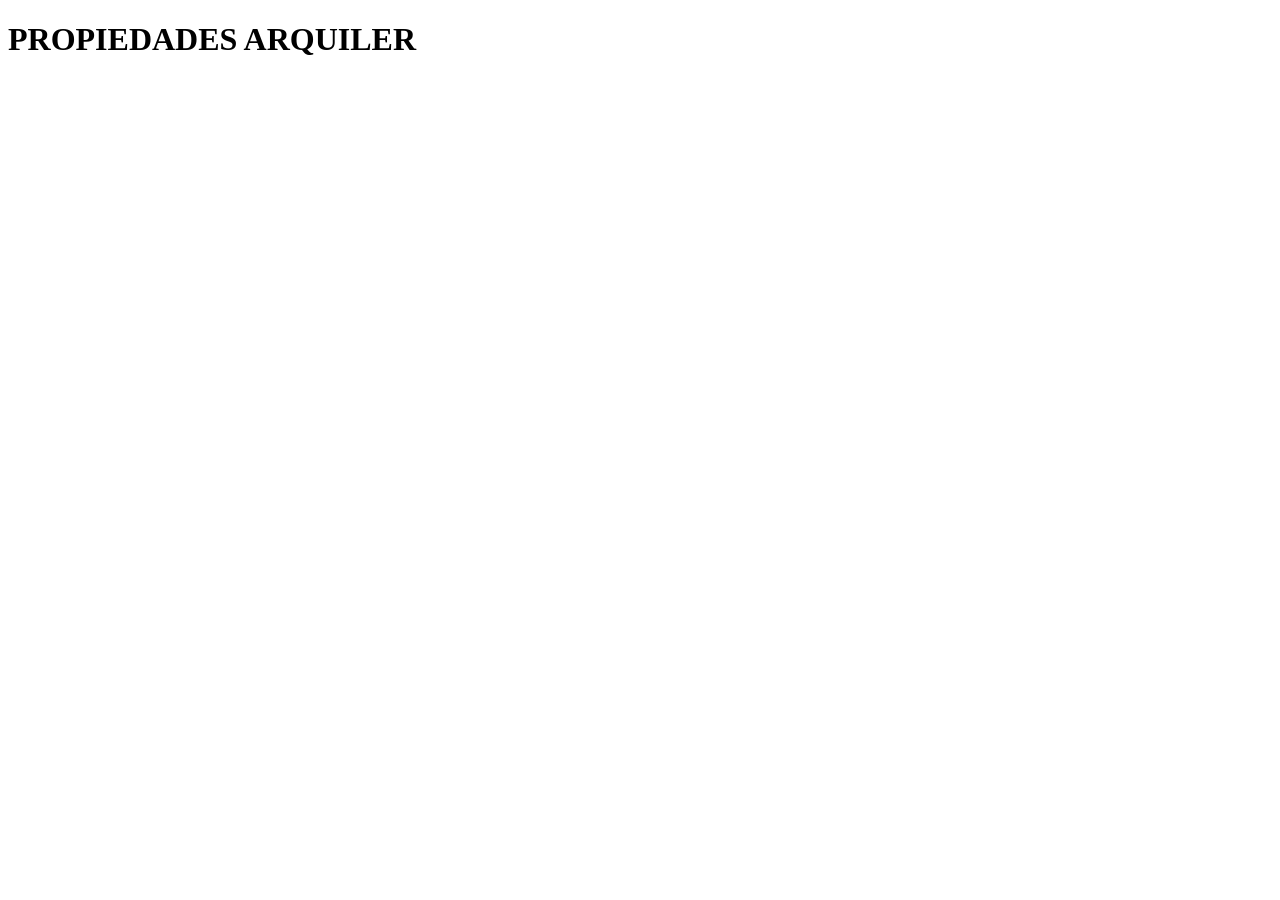
==== propiedadesArquiler.html @ 5d4ce1a7 "1. proyecto inmobiliaria - arreglos-objetos" ====
<!DOCTYPE html>
<html lang="en">
<head>
    <meta charset="UTF-8">
    <meta name="viewport" content="width=device-width, initial-scale=1.0">
    <title>PROPIEDADES ARQUILER</title>
</head>
<body>

    <h1>PROPIEDADES ARQUILER</h1>

</body>
</html>
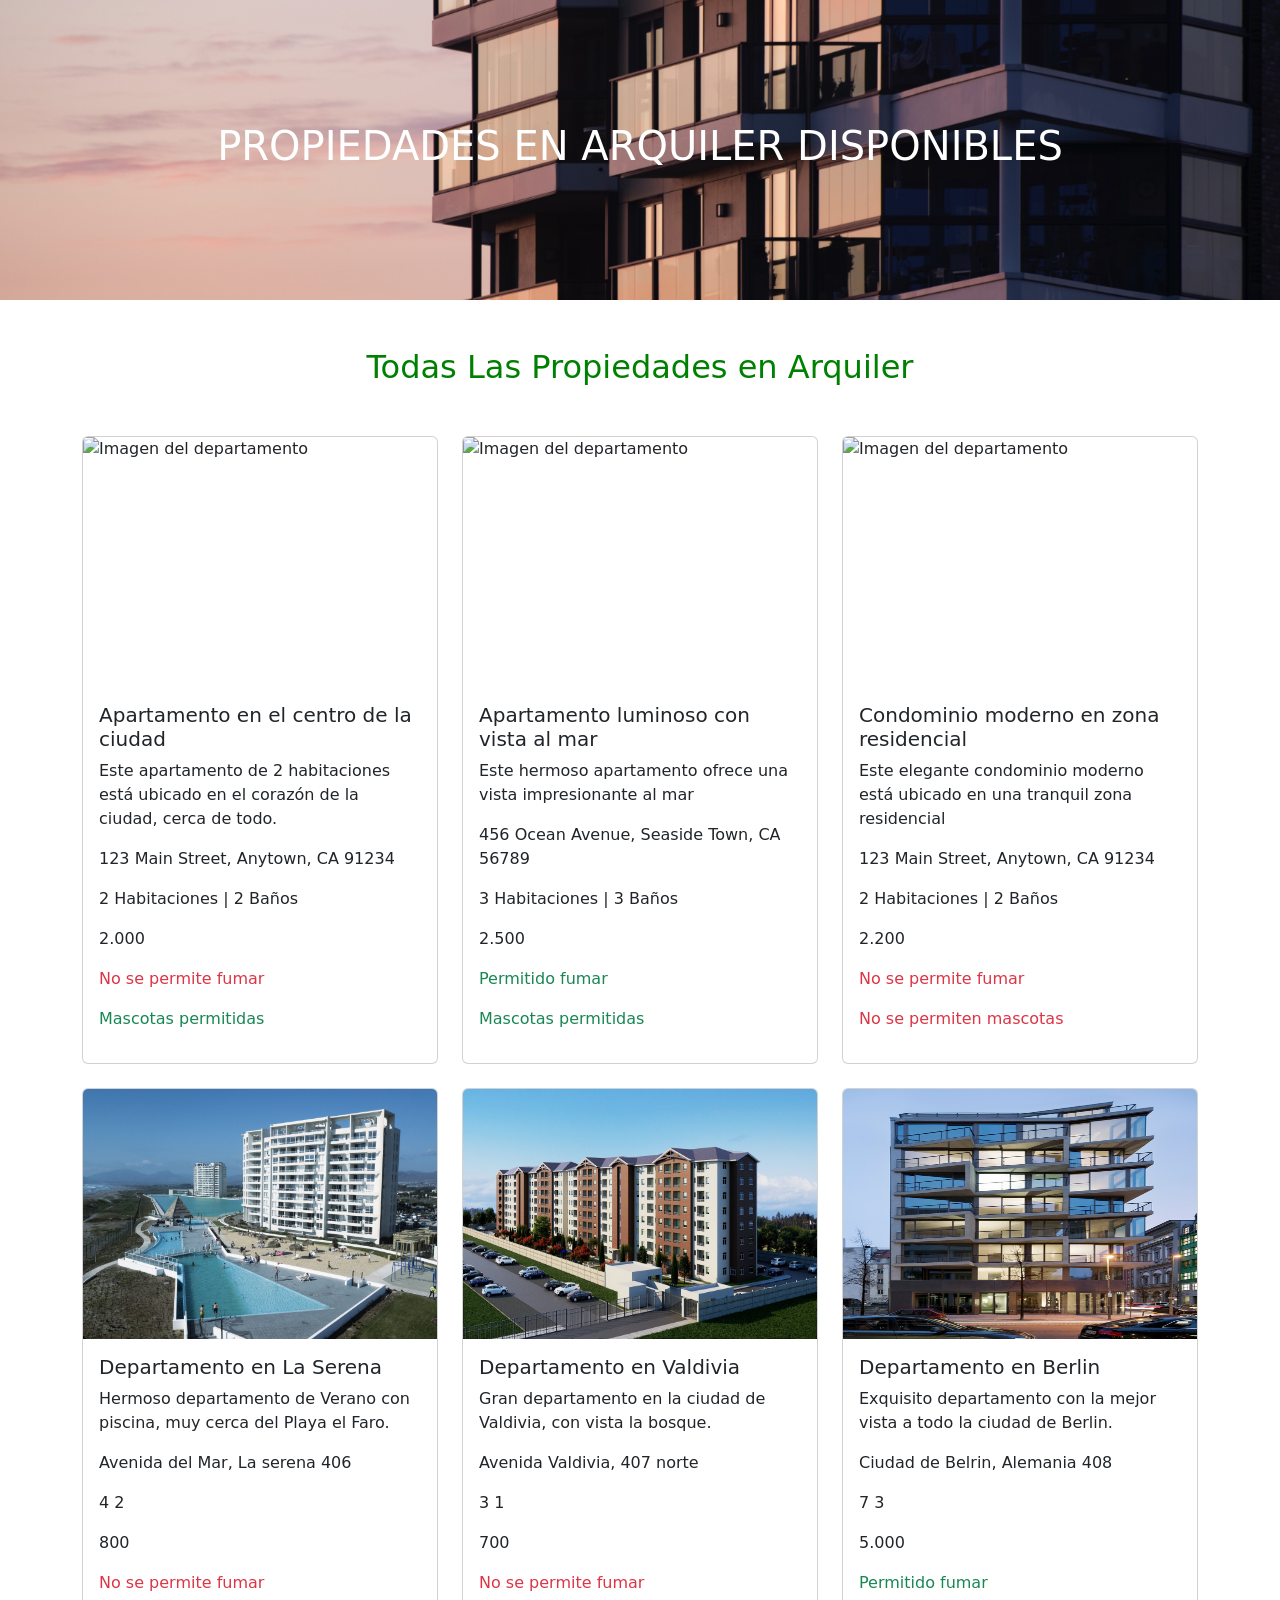
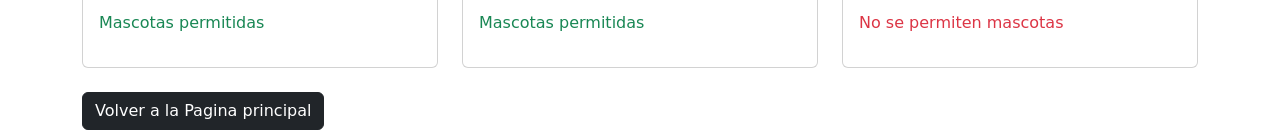
==== commit a94c4b48: "5. Creación de logica arreglo y objetos para propiedadesArquiler.html" ====
--- a/propiedadesArquiler.html
+++ b/propiedadesArquiler.html
@@ -4,10 +4,69 @@
     <meta charset="UTF-8">
     <meta name="viewport" content="width=device-width, initial-scale=1.0">
     <title>PROPIEDADES ARQUILER</title>
+    <link rel="stylesheet" href="./assets/css/estilos.css">
+    <link
+    href="https://cdn.jsdelivr.net/npm/bootstrap@5.3.1/dist/css/bootstrap.min.css"
+    rel="stylesheet"
+    integrity="sha384-4bw+/aepP/YC94hEpVNVgiZdgIC5+VKNBQNGCHeKRQN+PtmoHDEXuppvnDJzQIu9"
+    crossorigin="anonymous"/>
 </head>
+
 <body>
 
-    <h1>PROPIEDADES ARQUILER</h1>
+    <main class="container-fluid main-section"><h1 class="text-white">PROPIEDADES EN ARQUILER DISPONIBLES</h1> </main>
+    
+      <div class="container mt-5">
+    
+        <section id="arquiler">
 
-</body>
+            <h2 class="tituloVenta">Todas Las Propiedades en Arquiler</h2>
+      
+          <div class="row"  id="contenedor-tarjetasA">
+      
+      
+                  <!-- Esta tarjeta será usada como plantilla -->
+              <div class="col-md-4 mb-4 tarjetaA ">
+                <div class="card">
+                <img id="img" src="" class="card-img-top" alt="Imagen del departamento"/>
+                <div class="card-body">
+                <h5 id="titulo" class="card-title"></h5>
+                <p id="descripcion" class="card-text"></p>
+                <p id="ubicacion"><i class="fas fa-map-marker-alt"></i></p>
+                <p id="habs-banos">
+                <i class="fas fa-bed"></i> 
+                <i class="fas fa-bath"></i> 
+                </p>
+                <p id="precio"><i class="fas fa-dollar-sign"></i></p>
+    
+                <p id="smoke" class="text-danger">
+                <i class="fas fa-smoking-ban"></i> 
+                </p>
+    
+                <p id="pets" class="text-danger">
+                 <i class="fa-solid fa-ban"></i> 
+                </p>
+    
+                 </div>
+                </div>
+              </div>
+    
+          </div>
+    
+               <a href="index.html"  class="btn btn-dark">Volver a la Pagina principal</a>
+      
+          </section>
+    
+        </div>
+    
+    
+           <!-- Font awesome -->
+           <script src="https://kit.fontawesome.com/f5bdbb41e0.js" crossorigin="anonymous"></script>
+    
+            <!-- Bootstrap JS -->
+          <script src="https://cdn.jsdelivr.net/npm/bootstrap@5.3.1/dist/js/bootstrap.bundle.min.js" integrity="sha384-HwwvtgBNo3bZJJLYd8oVXjrBZt8cqVSpeBNS5n7C8IVInixGAoxmnlMuBnhbgrkm" crossorigin="anonymous"></script>
+    
+          <script src="./assets/js/propiedadesArquiler.js"></script>
+    
+    </body>
 </html>
--- a/assets/css/estilos.css
+++ b/assets/css/estilos.css
@@ -0,0 +1,26 @@
+.main-section {
+    background-image: url('../imgs/img-main.jpeg');
+    background-size: cover; /* La imagen cubrirá todo el ancho y largo */
+    background-position: center;
+    height: 300px;
+    display: flex;
+    align-items: center;
+    justify-content: center;
+    color: red;
+    text-align: center;
+}
+
+.card {
+    height: 100px;
+}
+
+.card img{
+    height: 250px;
+}
+
+.tituloVenta {
+    text-align: center;
+    margin-bottom: 50px;
+    font-size: 2rem;
+    color: green;
+}
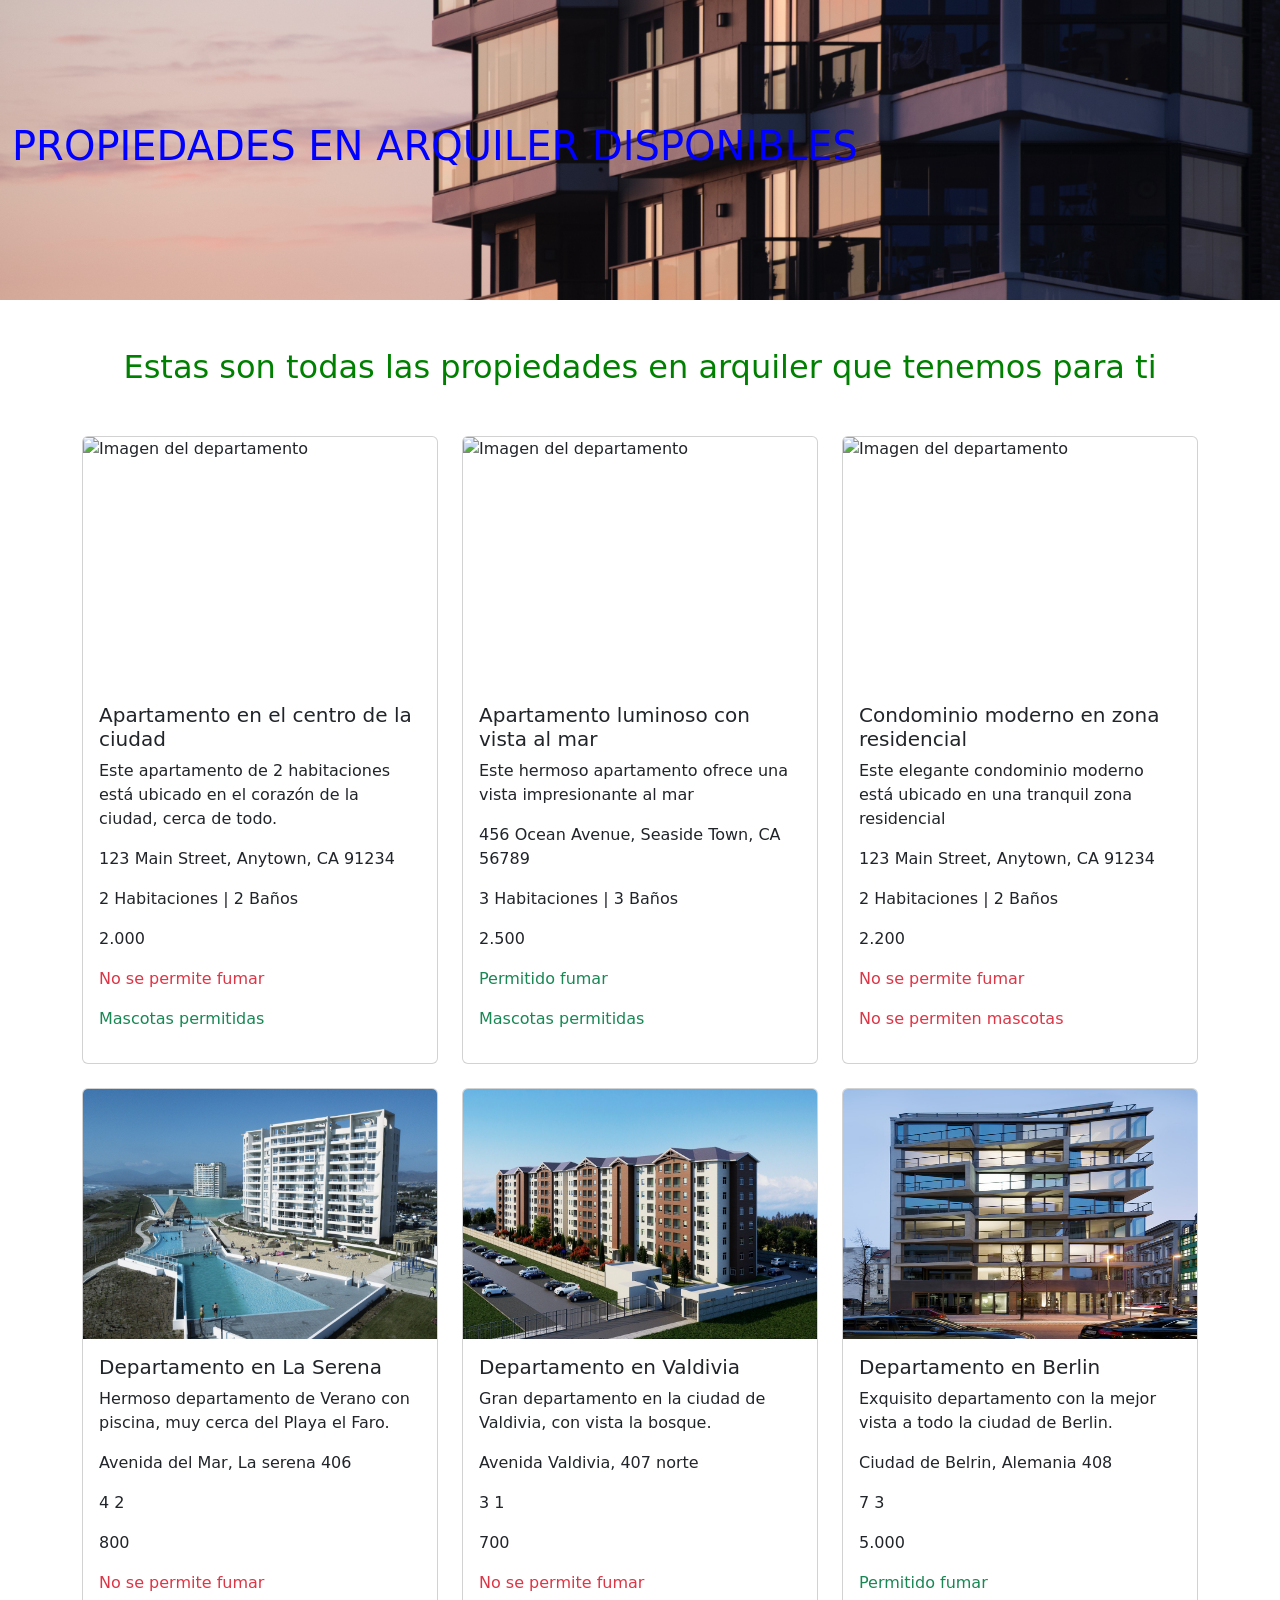
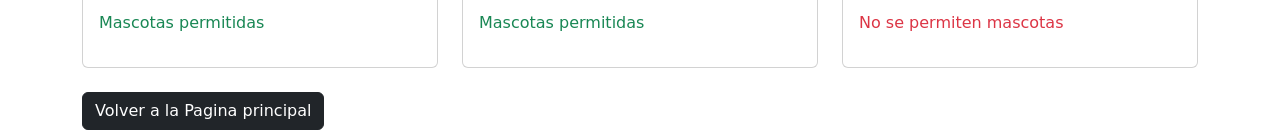
==== commit 8abfd663: "7. ultimas modificciones de estilos para los archivos html" ====
--- a/propiedadesArquiler.html
+++ b/propiedadesArquiler.html
@@ -14,13 +14,13 @@
 
 <body>
 
-    <main class="container-fluid main-section"><h1 class="text-white">PROPIEDADES EN ARQUILER DISPONIBLES</h1> </main>
+    <main class="container-fluid main-section"><h1 class=".text-primary">PROPIEDADES EN ARQUILER DISPONIBLES</h1> </main>
     
       <div class="container mt-5">
     
         <section id="arquiler">
 
-            <h2 class="tituloVenta">Todas Las Propiedades en Arquiler</h2>
+            <h2 class="tituloVenta">Estas son todas las propiedades en arquiler que tenemos para ti</h2>
       
           <div class="row"  id="contenedor-tarjetasA">
       
--- a/assets/css/estilos.css
+++ b/assets/css/estilos.css
@@ -5,8 +5,8 @@
     height: 300px;
     display: flex;
     align-items: center;
-    justify-content: center;
-    color: red;
+    justify-content: flex-start;
+    color:blue;
     text-align: center;
 }
 
